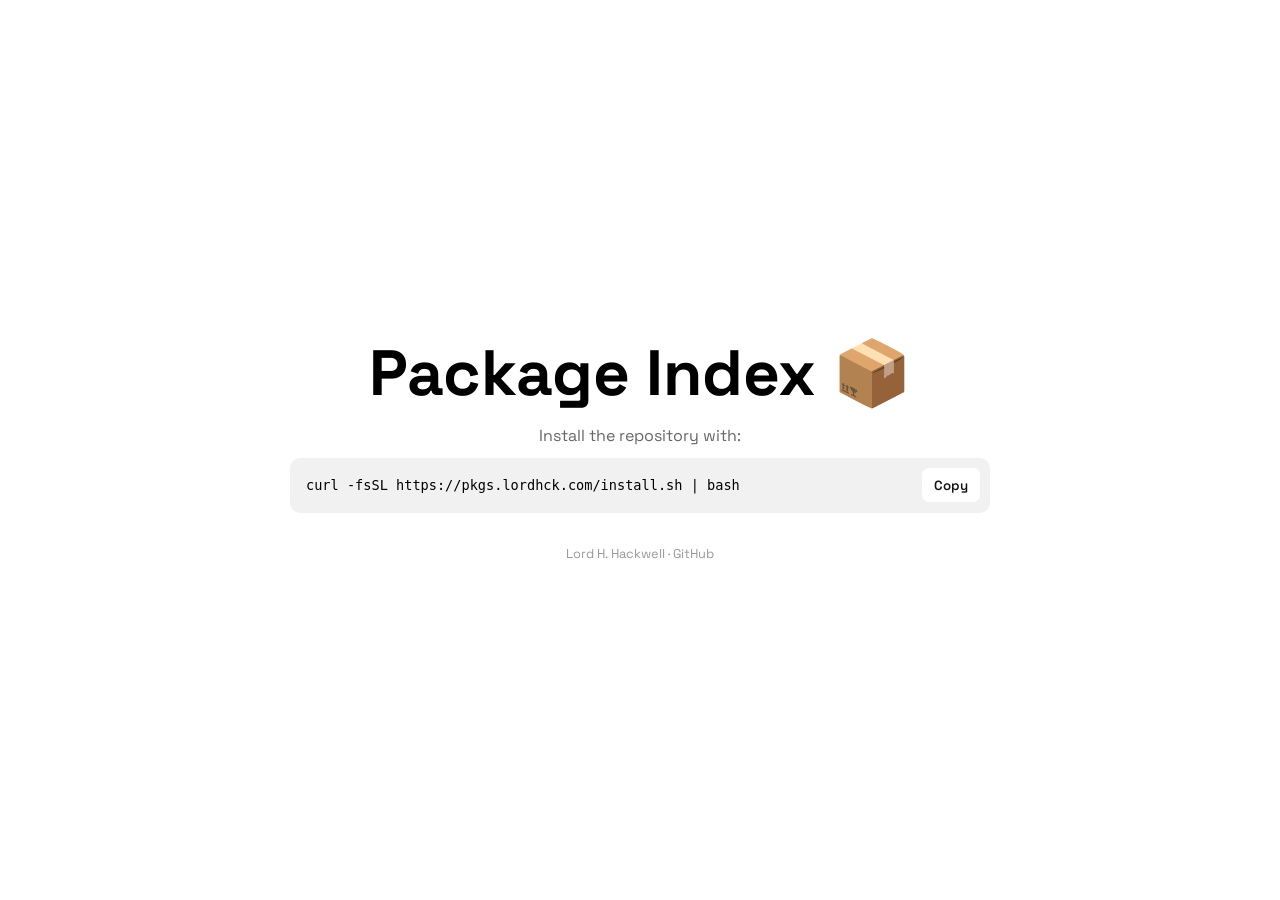
==== index.html @ eb360d24 "add index.html" ====
<!DOCTYPE html>
<html lang="en">
<head>
    <meta charset="UTF-8">
    <meta name="viewport" content="width=device-width, initial-scale=1.0">

    <title>Package Index</title>

    <style>
        @import url('https://fonts.googleapis.com/css2?family=Space+Grotesk:wght@400;500;600;700&display=swap');

        *,
        *::before,
        *::after {
            box-sizing: border-box;
        }

        html,
        body {
            width: 100%;
            min-height: 100%;
            margin: 0;
        }

        body {
            min-height: 100vh;
            min-height: 100dvh;
            display: grid;
            place-items: center;
            padding: 1rem;
            overflow-x: hidden;
            font-family: 'Space Grotesk', sans-serif;
        }

        main {
            width: 100%;
            max-width: 700px;
            min-width: 0;
            text-align: center;
            animation: fade-in 0.6s ease-out both;
        }

        @keyframes fade-in {
            from {
                opacity: 0;
                transform: translateY(8px);
            }

            to {
                opacity: 1;
                transform: translateY(0);
            }
        }

        h1 {
            margin: 0 0 1rem;
            font-size: clamp(2rem, 10vw, 4rem);
            line-height: 1.1;
            font-weight: 700;
        }

        p {
            margin: 0 0 0.75rem;
            color: #666;
        }

        .code-box {
            display: flex;
            align-items: center;
            width: 100%;
            min-width: 0;
            max-width: 100%;
            padding: 0.65rem;
            gap: 0.5rem;
            border-radius: 10px;
            background: #f1f1f1;
            overflow: hidden;
        }

        .code-box code {
            display: block;
            flex: 1 1 auto;
            width: 0;
            min-width: 0;
            max-width: 100%;
            padding: 0.2rem 0.35rem;
            overflow-x: auto;
            overflow-y: hidden;
            white-space: nowrap;
            text-align: left;
            font-family: monospace;
            font-size: 0.85rem;
        }

        .copy-btn {
            flex: 0 0 auto;
            border: 0;
            border-radius: 7px;
            padding: 0.55rem 0.75rem;
            background: #fff;
            color: #111;
            cursor: pointer;
            font-family: inherit;
            font-weight: 600;
        }

        .copy-btn:hover {
            background: #e5e5e5;
        }

        .copy-btn:active {
            transform: scale(0.97);
        }

        footer {
            margin-top: 2rem;
            color: #999;
            font-size: 0.8rem;
        }

        footer a {
            color: inherit;
            text-decoration: none;
        }

        footer a:hover {
            color: currentColor;
            text-decoration: underline;
        }

        @media (max-width: 480px) {
            body {
                padding: 1rem;
            }

            h1 {
                font-size: 2.25rem;
            }

            .code-box {
                padding: 0.5rem;
            }

            .code-box code {
                font-size: 0.75rem;
            }

            .copy-btn {
                padding: 0.5rem 0.65rem;
                font-size: 0.8rem;
            }
        }

        @media (prefers-color-scheme: dark) {
            body {
                background: #111;
                color: #eee;
            }

            p {
                color: #aaa;
            }

            .code-box {
                background: #1d1d1d;
            }

            .code-box code {
                color: #eee;
            }

            .copy-btn {
                background: #2a2a2a;
                color: #eee;
            }

            .copy-btn:hover {
                background: #333;
            }
        }

        @media (prefers-reduced-motion: reduce) {
            main {
                animation: none;
            }
        }
    </style>
</head>

<body>
    <main>
        <h1>Package Index 📦</h1>

        <p>Install the repository with:</p>

        <div class="code-box">
            <code id="install-command">curl -fsSL https://pkgs.lordhck.com/install.sh | bash</code>

            <button
                class="copy-btn"
                type="button"
                onclick="copyCommand()"
            >
                Copy
            </button>
        </div>

        <footer>
            <span>Lord H. Hackwell</span>
            <span> · </span>
            <a href="https://github.com/lordhck">GitHub</a>
        </footer>
    </main>

    <script>
        function copyCommand() {
            const command = document.getElementById('install-command').textContent;
            const button = document.querySelector('.copy-btn');

            navigator.clipboard.writeText(command).then(() => {
                button.textContent = 'Copied!';

                setTimeout(() => {
                    button.textContent = 'Copy';
                }, 1500);
            }).catch(() => {
                button.textContent = 'Failed';

                setTimeout(() => {
                    button.textContent = 'Copy';
                }, 1500);
            });
        }
    </script>
</body>
</html>
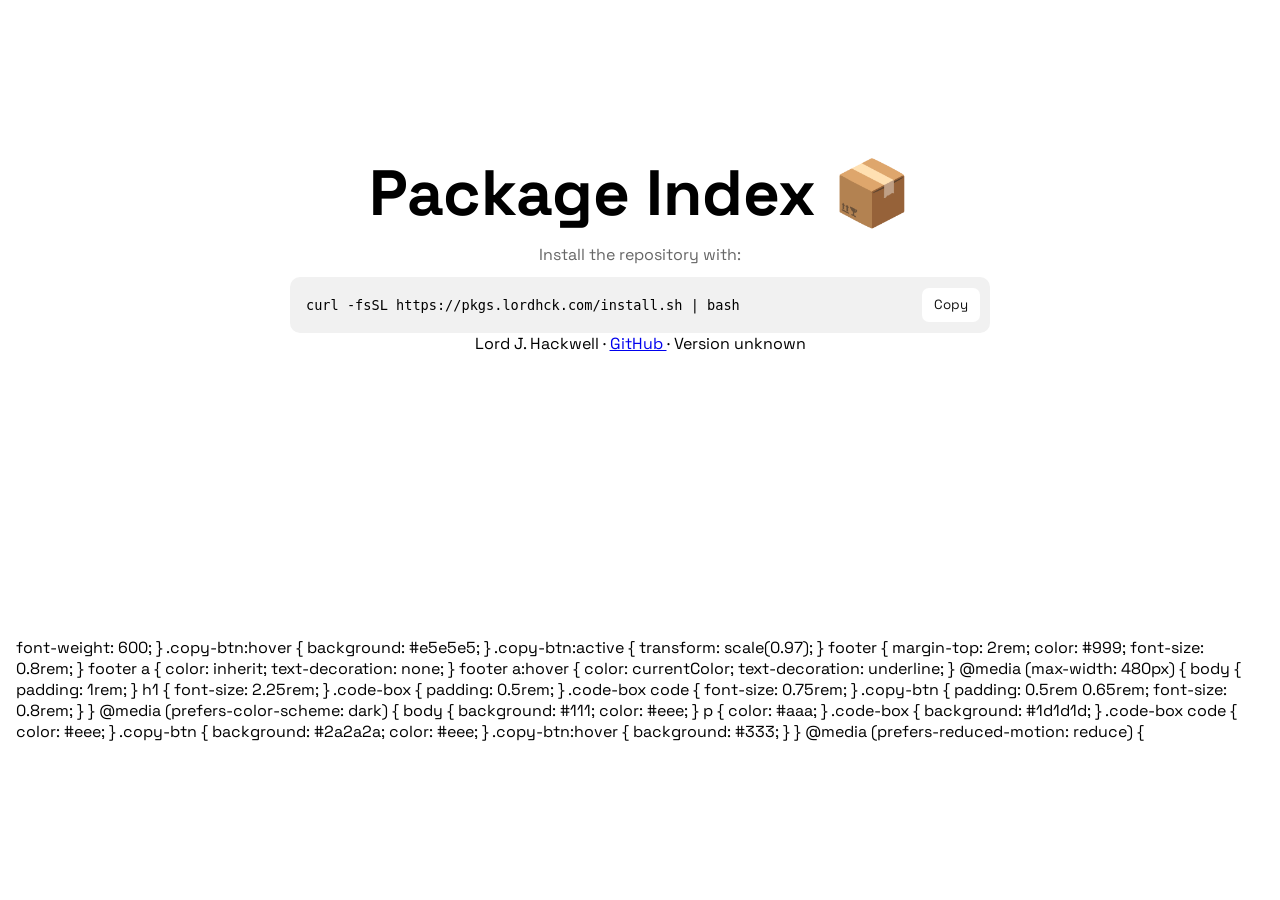
==== commit 20fc5ea0: "small changes" ====
--- a/index.html
+++ b/index.html
@@ -1,3 +1,106 @@
+<!DOCTYPE html>
+<html lang="en">
+<head>
+    <meta charset="UTF-8">
+    <meta name="viewport" content="width=device-width, initial-scale=1.0">
+
+    <title>Package Index</title>
+
+    <style>
+        @import url('https://fonts.googleapis.com/css2?family=Space+Grotesk:wght@400;500;600;700&display=swap');
+
+        *,
+        *::before,
+        *::after {
+            box-sizing: border-box;
+        }
+
+        html,
+        body {
+            width: 100%;
+            min-height: 100%;
+            margin: 0;
+        }
+
+        body {
+            min-height: 100vh;
+            min-height: 100dvh;
+            display: grid;
+            place-items: center;
+            padding: 1rem;
+            overflow-x: hidden;
+            font-family: 'Space Grotesk', sans-serif;
+        }
+
+        main {
+            width: 100%;
+            max-width: 700px;
+            min-width: 0;
+            text-align: center;
+            animation: fade-in 0.6s ease-out both;
+        }
+
+        @keyframes fade-in {
+            from {
+                opacity: 0;
+                transform: translateY(8px);
+            }
+
+            to {
+                opacity: 1;
+                transform: translateY(0);
+            }
+        }
+
+        h1 {
+            margin: 0 0 1rem;
+            font-size: clamp(2rem, 10vw, 4rem);
+            line-height: 1.1;
+            font-weight: 700;
+        }
+
+        p {
+            margin: 0 0 0.75rem;
+            color: #666;
+        }
+
+        .code-box {
+            display: flex;
+            align-items: center;
+            width: 100%;
+            min-width: 0;
+            max-width: 100%;
+            padding: 0.65rem;
+            gap: 0.5rem;
+            border-radius: 10px;
+            background: #f1f1f1;
+            overflow: hidden;
+        }
+
+        .code-box code {
+            display: block;
+            flex: 1 1 auto;
+            width: 0;
+            min-width: 0;
+            max-width: 100%;
+            padding: 0.2rem 0.35rem;
+            overflow-x: auto;
+            overflow-y: hidden;
+            white-space: nowrap;
+            text-align: left;
+            font-family: monospace;
+            font-size: 0.85rem;
+        }
+
+        .copy-btn {
+            flex: 0 0 auto;
+            border: 0;
+            border-radius: 7px;
+            padding: 0.55rem 0.75rem;
+            background: #fff;
+            color: #111;
+            cursor: pointer;
+            font-family: inherit;
 <!DOCTYPE html>
 <html lang="en">
 <head>
@@ -120,12 +223,13 @@
 
         footer a {
             color: inherit;
-            text-decoration: none;
+            text-decoration-line: underline;
+            text-decoration-style: dotted;
+            text-underline-offset: 3px;
         }
 
         footer a:hover {
-            color: currentColor;
-            text-decoration: underline;
+            text-decoration-style: solid;
         }
 
         @media (max-width: 480px) {
@@ -206,31 +310,164 @@
         </div>
 
         <footer>
-            <span>Lord H. Hackwell</span>
+            <span>Lord J. Hackwell</span>
             <span> · </span>
-            <a href="https://github.com/lordhck">GitHub</a>
+
+            <a
+                href="https://github.com/lordhck/repo"
+                target="_blank"
+                rel="noopener noreferrer"
+            >
+                GitHub
+            </a>
+
+            <span> · </span>
+
+            <span>
+                Version
+                <a
+                    id="version"
+                    href="#"
+                    target="_blank"
+                    rel="noopener noreferrer"
+                >
+                    loading...
+                </a>
+            </span>
         </footer>
     </main>
 
     <script>
+        const repo = 'lordhck/repo';
+        const version = document.getElementById('version');
+
+        fetch(`https://api.github.com/repos/${repo}/commits?per_page=1`, {
+            headers: {
+                Accept: 'application/vnd.github+json'
+            }
+        })
+            .then(response => {
+                if (!response.ok) {
+                    throw new Error('Failed to fetch latest commit');
+                }
+
+                return response.json();
+            })
+            .then(commits => {
+                if (!commits.length) {
+                    throw new Error('No commits found');
+                }
+
+                const commit = commits[0];
+                const hash = commit.sha.substring(0, 7);
+
+                version.textContent = hash;
+                version.href = commit.html_url;
+            })
+            .catch(() => {
+                version.textContent = 'unknown';
+                version.removeAttribute('href');
+            });
+
         function copyCommand() {
             const command = document.getElementById('install-command').textContent;
             const button = document.querySelector('.copy-btn');
 
-            navigator.clipboard.writeText(command).then(() => {
-                button.textContent = 'Copied!';
-
-                setTimeout(() => {
-                    button.textContent = 'Copy';
-                }, 1500);
-            }).catch(() => {
-                button.textContent = 'Failed';
-
-                setTimeout(() => {
-                    button.textContent = 'Copy';
-                }, 1500);
-            });
+            navigator.clipboard.writeText(command)
+                .then(() => {
+                    button.textContent = 'Copied!';
+
+                    setTimeout(() => {
+                        button.textContent = 'Copy';
+                    }, 1500);
+                })
+                .catch(() => {
+                    button.textContent = 'Failed';
+
+                    setTimeout(() => {
+                        button.textContent = 'Copy';
+                    }, 1500);
+                });
         }
     </script>
 </body>
 </html>
+            font-weight: 600;
+        }
+
+        .copy-btn:hover {
+            background: #e5e5e5;
+        }
+
+        .copy-btn:active {
+            transform: scale(0.97);
+        }
+
+        footer {
+            margin-top: 2rem;
+            color: #999;
+            font-size: 0.8rem;
+        }
+
+        footer a {
+            color: inherit;
+            text-decoration: none;
+        }
+
+        footer a:hover {
+            color: currentColor;
+            text-decoration: underline;
+        }
+
+        @media (max-width: 480px) {
+            body {
+                padding: 1rem;
+            }
+
+            h1 {
+                font-size: 2.25rem;
+            }
+
+            .code-box {
+                padding: 0.5rem;
+            }
+
+            .code-box code {
+                font-size: 0.75rem;
+            }
+
+            .copy-btn {
+                padding: 0.5rem 0.65rem;
+                font-size: 0.8rem;
+            }
+        }
+
+        @media (prefers-color-scheme: dark) {
+            body {
+                background: #111;
+                color: #eee;
+            }
+
+            p {
+                color: #aaa;
+            }
+
+            .code-box {
+                background: #1d1d1d;
+            }
+
+            .code-box code {
+                color: #eee;
+            }
+
+            .copy-btn {
+                background: #2a2a2a;
+                color: #eee;
+            }
+
+            .copy-btn:hover {
+                background: #333;
+            }
+        }
+
+        @media (prefers-reduced-motion: reduce) {
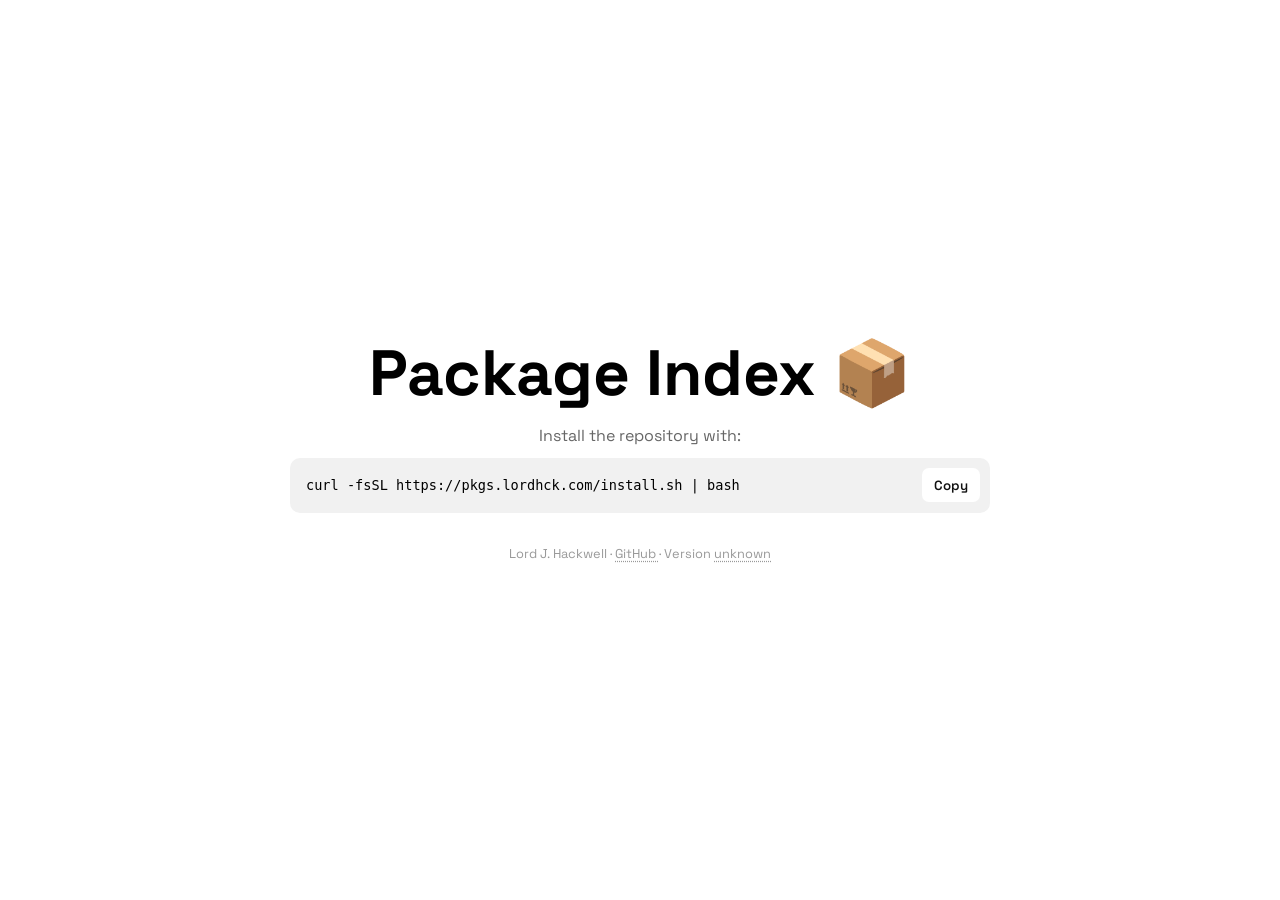
==== commit df711454: "code fix" ====
--- a/index.html
+++ b/index.html
@@ -101,109 +101,6 @@
             color: #111;
             cursor: pointer;
             font-family: inherit;
-<!DOCTYPE html>
-<html lang="en">
-<head>
-    <meta charset="UTF-8">
-    <meta name="viewport" content="width=device-width, initial-scale=1.0">
-
-    <title>Package Index</title>
-
-    <style>
-        @import url('https://fonts.googleapis.com/css2?family=Space+Grotesk:wght@400;500;600;700&display=swap');
-
-        *,
-        *::before,
-        *::after {
-            box-sizing: border-box;
-        }
-
-        html,
-        body {
-            width: 100%;
-            min-height: 100%;
-            margin: 0;
-        }
-
-        body {
-            min-height: 100vh;
-            min-height: 100dvh;
-            display: grid;
-            place-items: center;
-            padding: 1rem;
-            overflow-x: hidden;
-            font-family: 'Space Grotesk', sans-serif;
-        }
-
-        main {
-            width: 100%;
-            max-width: 700px;
-            min-width: 0;
-            text-align: center;
-            animation: fade-in 0.6s ease-out both;
-        }
-
-        @keyframes fade-in {
-            from {
-                opacity: 0;
-                transform: translateY(8px);
-            }
-
-            to {
-                opacity: 1;
-                transform: translateY(0);
-            }
-        }
-
-        h1 {
-            margin: 0 0 1rem;
-            font-size: clamp(2rem, 10vw, 4rem);
-            line-height: 1.1;
-            font-weight: 700;
-        }
-
-        p {
-            margin: 0 0 0.75rem;
-            color: #666;
-        }
-
-        .code-box {
-            display: flex;
-            align-items: center;
-            width: 100%;
-            min-width: 0;
-            max-width: 100%;
-            padding: 0.65rem;
-            gap: 0.5rem;
-            border-radius: 10px;
-            background: #f1f1f1;
-            overflow: hidden;
-        }
-
-        .code-box code {
-            display: block;
-            flex: 1 1 auto;
-            width: 0;
-            min-width: 0;
-            max-width: 100%;
-            padding: 0.2rem 0.35rem;
-            overflow-x: auto;
-            overflow-y: hidden;
-            white-space: nowrap;
-            text-align: left;
-            font-family: monospace;
-            font-size: 0.85rem;
-        }
-
-        .copy-btn {
-            flex: 0 0 auto;
-            border: 0;
-            border-radius: 7px;
-            padding: 0.55rem 0.75rem;
-            background: #fff;
-            color: #111;
-            cursor: pointer;
-            font-family: inherit;
             font-weight: 600;
         }
 
@@ -392,82 +289,3 @@
     </script>
 </body>
 </html>
-            font-weight: 600;
-        }
-
-        .copy-btn:hover {
-            background: #e5e5e5;
-        }
-
-        .copy-btn:active {
-            transform: scale(0.97);
-        }
-
-        footer {
-            margin-top: 2rem;
-            color: #999;
-            font-size: 0.8rem;
-        }
-
-        footer a {
-            color: inherit;
-            text-decoration: none;
-        }
-
-        footer a:hover {
-            color: currentColor;
-            text-decoration: underline;
-        }
-
-        @media (max-width: 480px) {
-            body {
-                padding: 1rem;
-            }
-
-            h1 {
-                font-size: 2.25rem;
-            }
-
-            .code-box {
-                padding: 0.5rem;
-            }
-
-            .code-box code {
-                font-size: 0.75rem;
-            }
-
-            .copy-btn {
-                padding: 0.5rem 0.65rem;
-                font-size: 0.8rem;
-            }
-        }
-
-        @media (prefers-color-scheme: dark) {
-            body {
-                background: #111;
-                color: #eee;
-            }
-
-            p {
-                color: #aaa;
-            }
-
-            .code-box {
-                background: #1d1d1d;
-            }
-
-            .code-box code {
-                color: #eee;
-            }
-
-            .copy-btn {
-                background: #2a2a2a;
-                color: #eee;
-            }
-
-            .copy-btn:hover {
-                background: #333;
-            }
-        }
-
-        @media (prefers-reduced-motion: reduce) {
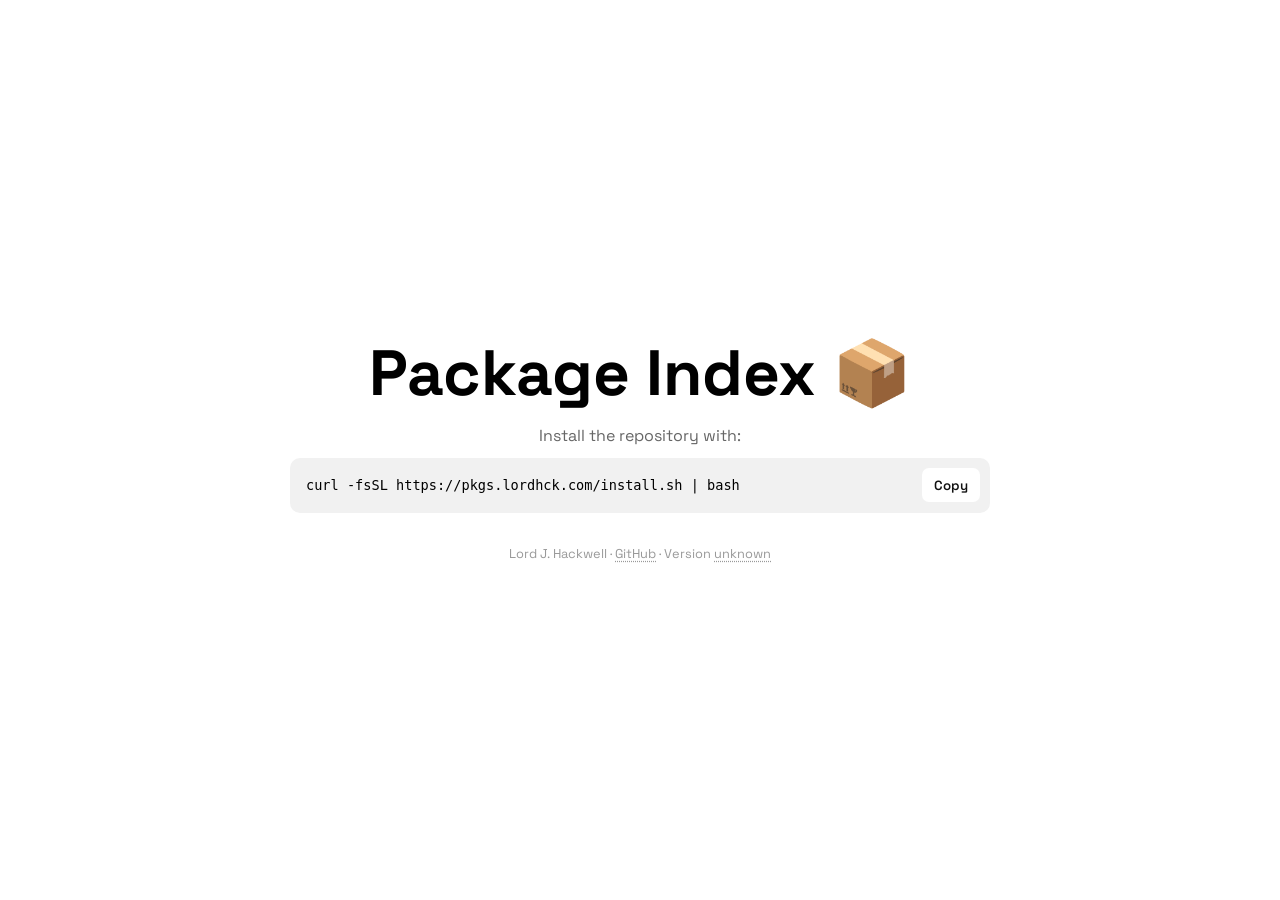
==== commit 43465830: "created js and css files" ====
--- a/index.html
+++ b/index.html
@@ -6,186 +6,7 @@
 
     <title>Package Index</title>
 
-    <style>
-        @import url('https://fonts.googleapis.com/css2?family=Space+Grotesk:wght@400;500;600;700&display=swap');
-
-        *,
-        *::before,
-        *::after {
-            box-sizing: border-box;
-        }
-
-        html,
-        body {
-            width: 100%;
-            min-height: 100%;
-            margin: 0;
-        }
-
-        body {
-            min-height: 100vh;
-            min-height: 100dvh;
-            display: grid;
-            place-items: center;
-            padding: 1rem;
-            overflow-x: hidden;
-            font-family: 'Space Grotesk', sans-serif;
-        }
-
-        main {
-            width: 100%;
-            max-width: 700px;
-            min-width: 0;
-            text-align: center;
-            animation: fade-in 0.6s ease-out both;
-        }
-
-        @keyframes fade-in {
-            from {
-                opacity: 0;
-                transform: translateY(8px);
-            }
-
-            to {
-                opacity: 1;
-                transform: translateY(0);
-            }
-        }
-
-        h1 {
-            margin: 0 0 1rem;
-            font-size: clamp(2rem, 10vw, 4rem);
-            line-height: 1.1;
-            font-weight: 700;
-        }
-
-        p {
-            margin: 0 0 0.75rem;
-            color: #666;
-        }
-
-        .code-box {
-            display: flex;
-            align-items: center;
-            width: 100%;
-            min-width: 0;
-            max-width: 100%;
-            padding: 0.65rem;
-            gap: 0.5rem;
-            border-radius: 10px;
-            background: #f1f1f1;
-            overflow: hidden;
-        }
-
-        .code-box code {
-            display: block;
-            flex: 1 1 auto;
-            width: 0;
-            min-width: 0;
-            max-width: 100%;
-            padding: 0.2rem 0.35rem;
-            overflow-x: auto;
-            overflow-y: hidden;
-            white-space: nowrap;
-            text-align: left;
-            font-family: monospace;
-            font-size: 0.85rem;
-        }
-
-        .copy-btn {
-            flex: 0 0 auto;
-            border: 0;
-            border-radius: 7px;
-            padding: 0.55rem 0.75rem;
-            background: #fff;
-            color: #111;
-            cursor: pointer;
-            font-family: inherit;
-            font-weight: 600;
-        }
-
-        .copy-btn:hover {
-            background: #e5e5e5;
-        }
-
-        .copy-btn:active {
-            transform: scale(0.97);
-        }
-
-        footer {
-            margin-top: 2rem;
-            color: #999;
-            font-size: 0.8rem;
-        }
-
-        footer a {
-            color: inherit;
-            text-decoration-line: underline;
-            text-decoration-style: dotted;
-            text-underline-offset: 3px;
-        }
-
-        footer a:hover {
-            text-decoration-style: solid;
-        }
-
-        @media (max-width: 480px) {
-            body {
-                padding: 1rem;
-            }
-
-            h1 {
-                font-size: 2.25rem;
-            }
-
-            .code-box {
-                padding: 0.5rem;
-            }
-
-            .code-box code {
-                font-size: 0.75rem;
-            }
-
-            .copy-btn {
-                padding: 0.5rem 0.65rem;
-                font-size: 0.8rem;
-            }
-        }
-
-        @media (prefers-color-scheme: dark) {
-            body {
-                background: #111;
-                color: #eee;
-            }
-
-            p {
-                color: #aaa;
-            }
-
-            .code-box {
-                background: #1d1d1d;
-            }
-
-            .code-box code {
-                color: #eee;
-            }
-
-            .copy-btn {
-                background: #2a2a2a;
-                color: #eee;
-            }
-
-            .copy-btn:hover {
-                background: #333;
-            }
-        }
-
-        @media (prefers-reduced-motion: reduce) {
-            main {
-                animation: none;
-            }
-        }
-    </style>
+    <link rel="stylesheet" href="/static/site.css">
 </head>
 
 <body>
@@ -197,11 +18,7 @@
         <div class="code-box">
             <code id="install-command">curl -fsSL https://pkgs.lordhck.com/install.sh | bash</code>
 
-            <button
-                class="copy-btn"
-                type="button"
-                onclick="copyCommand()"
-            >
+            <button class="copy-btn" type="button">
                 Copy
             </button>
         </div>
@@ -210,13 +27,7 @@
             <span>Lord J. Hackwell</span>
             <span> · </span>
 
-            <a
-                href="https://github.com/lordhck/repo"
-                target="_blank"
-                rel="noopener noreferrer"
-            >
-                GitHub
-            </a>
+            <a href="https://github.com/lordhck/repo" target="_blank" rel="noopener noreferrer">GitHub</a>
 
             <span> · </span>
 
@@ -234,58 +45,6 @@
         </footer>
     </main>
 
-    <script>
-        const repo = 'lordhck/repo';
-        const version = document.getElementById('version');
-
-        fetch(`https://api.github.com/repos/${repo}/commits?per_page=1`, {
-            headers: {
-                Accept: 'application/vnd.github+json'
-            }
-        })
-            .then(response => {
-                if (!response.ok) {
-                    throw new Error('Failed to fetch latest commit');
-                }
-
-                return response.json();
-            })
-            .then(commits => {
-                if (!commits.length) {
-                    throw new Error('No commits found');
-                }
-
-                const commit = commits[0];
-                const hash = commit.sha.substring(0, 7);
-
-                version.textContent = hash;
-                version.href = commit.html_url;
-            })
-            .catch(() => {
-                version.textContent = 'unknown';
-                version.removeAttribute('href');
-            });
-
-        function copyCommand() {
-            const command = document.getElementById('install-command').textContent;
-            const button = document.querySelector('.copy-btn');
-
-            navigator.clipboard.writeText(command)
-                .then(() => {
-                    button.textContent = 'Copied!';
-
-                    setTimeout(() => {
-                        button.textContent = 'Copy';
-                    }, 1500);
-                })
-                .catch(() => {
-                    button.textContent = 'Failed';
-
-                    setTimeout(() => {
-                        button.textContent = 'Copy';
-                    }, 1500);
-                });
-        }
-    </script>
+    <script src="/static/site.js"></script>
 </body>
 </html>
--- a/static/site.css
+++ b/static/site.css
@@ -0,0 +1,178 @@
+@import url('https://fonts.googleapis.com/css2?family=Space+Grotesk:wght@400;500;600;700&display=swap');
+
+*,
+*::before,
+*::after {
+    box-sizing: border-box;
+}
+
+html,
+body {
+    width: 100%;
+    min-height: 100%;
+    margin: 0;
+}
+
+body {
+    min-height: 100vh;
+    min-height: 100dvh;
+    display: grid;
+    place-items: center;
+    padding: 1rem;
+    overflow-x: hidden;
+    font-family: 'Space Grotesk', sans-serif;
+}
+
+main {
+    width: 100%;
+    max-width: 700px;
+    min-width: 0;
+    text-align: center;
+    animation: fade-in 0.6s ease-out both;
+}
+
+@keyframes fade-in {
+    from {
+        opacity: 0;
+        transform: translateY(8px);
+    }
+
+    to {
+        opacity: 1;
+        transform: translateY(0);
+    }
+}
+
+h1 {
+    margin: 0 0 1rem;
+    font-size: clamp(2rem, 10vw, 4rem);
+    line-height: 1.1;
+    font-weight: 700;
+}
+
+p {
+    margin: 0 0 0.75rem;
+    color: #666;
+}
+
+.code-box {
+    display: flex;
+    align-items: center;
+    width: 100%;
+    min-width: 0;
+    max-width: 100%;
+    padding: 0.65rem;
+    gap: 0.5rem;
+    border-radius: 10px;
+    background: #f1f1f1;
+    overflow: hidden;
+}
+
+.code-box code {
+    display: block;
+    flex: 1 1 auto;
+    width: 0;
+    min-width: 0;
+    max-width: 100%;
+    padding: 0.2rem 0.35rem;
+    overflow-x: auto;
+    overflow-y: hidden;
+    white-space: nowrap;
+    text-align: left;
+    font-family: monospace;
+    font-size: 0.85rem;
+}
+
+.copy-btn {
+    flex: 0 0 auto;
+    border: 0;
+    border-radius: 7px;
+    padding: 0.55rem 0.75rem;
+    background: #fff;
+    color: #111;
+    cursor: pointer;
+    font-family: inherit;
+    font-weight: 600;
+}
+
+.copy-btn:hover {
+    background: #e5e5e5;
+}
+
+.copy-btn:active {
+    transform: scale(0.97);
+}
+
+footer {
+    margin-top: 2rem;
+    color: #999;
+    font-size: 0.8rem;
+}
+
+footer a {
+    color: inherit;
+    text-decoration-line: underline;
+    text-decoration-style: dotted;
+    text-underline-offset: 3px;
+}
+
+footer a:hover {
+    text-decoration-style: solid;
+}
+
+@media (max-width: 480px) {
+    body {
+        padding: 1rem;
+    }
+
+    h1 {
+        font-size: 2.25rem;
+    }
+
+    .code-box {
+        padding: 0.5rem;
+    }
+
+    .code-box code {
+        font-size: 0.75rem;
+    }
+
+    .copy-btn {
+        padding: 0.5rem 0.65rem;
+        font-size: 0.8rem;
+    }
+}
+
+@media (prefers-color-scheme: dark) {
+    body {
+        background: #111;
+        color: #eee;
+    }
+
+    p {
+        color: #aaa;
+    }
+
+    .code-box {
+        background: #1d1d1d;
+    }
+
+    .code-box code {
+        color: #eee;
+    }
+
+    .copy-btn {
+        background: #2a2a2a;
+        color: #eee;
+    }
+
+    .copy-btn:hover {
+        background: #333;
+    }
+}
+
+@media (prefers-reduced-motion: reduce) {
+    main {
+        animation: none;
+    }
+}
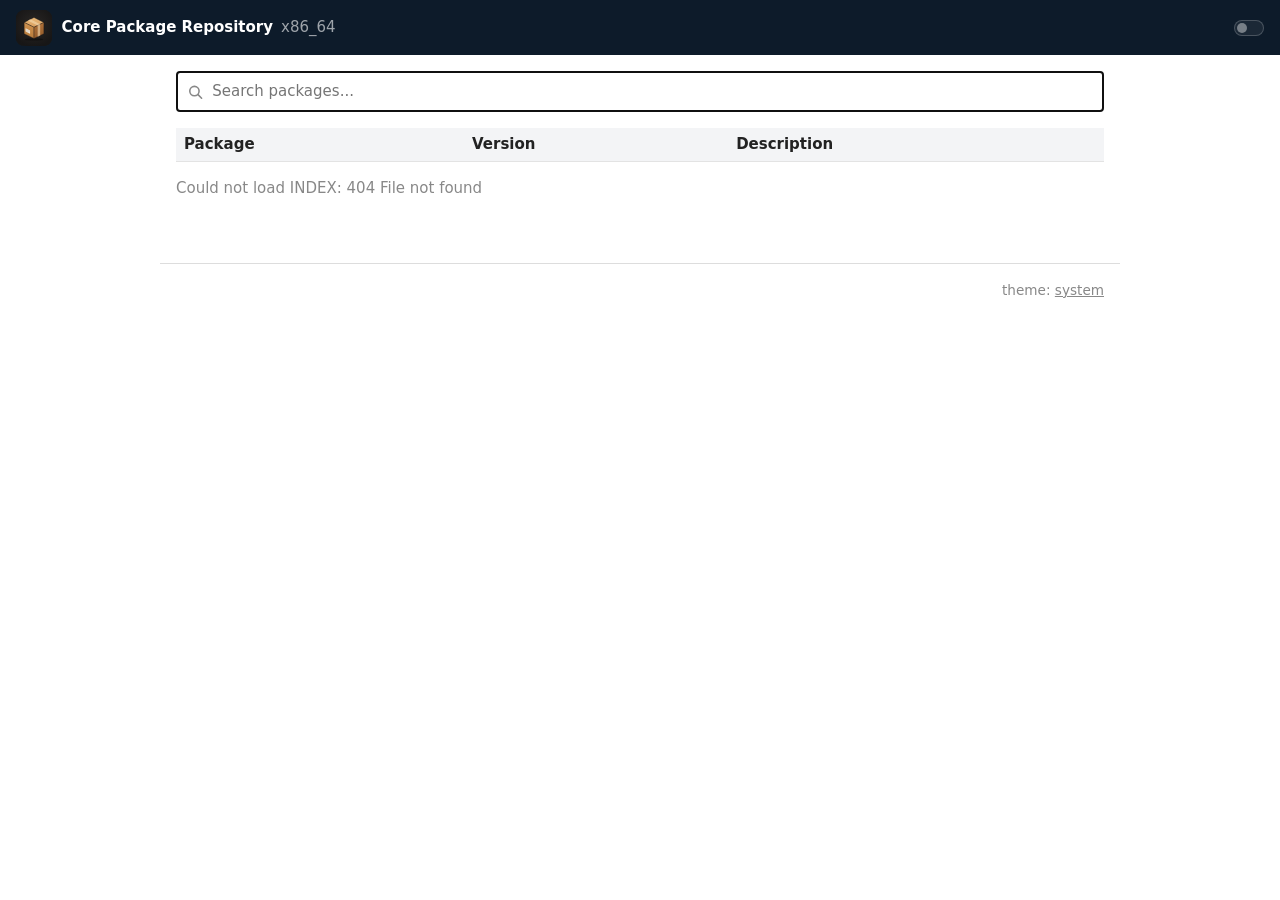
==== commit 692749e3: "chore: initial project setup" ====
--- a/index.html
+++ b/index.html
@@ -1,50 +1,52 @@
-<!DOCTYPE html>
+<!doctype html>
 <html lang="en">
 <head>
-    <meta charset="UTF-8">
-    <meta name="viewport" content="width=device-width, initial-scale=1.0">
-
-    <title>Package Index</title>
-
-    <link rel="stylesheet" href="/static/site.css">
+<meta charset="utf-8">
+<meta name="viewport" content="width=device-width,initial-scale=1">
+<title>Core Package Repository</title>
+<link rel="icon" href="static/package.svg" type="image/svg+xml">
+<link rel="stylesheet" href="static/style.css">
+<script>
+var t;try{t=localStorage.getItem("theme")}catch(e){}
+document.documentElement.classList.toggle("dark",t==="dark"||(t!=="light"&&matchMedia("(prefers-color-scheme: dark)").matches));
+</script>
+<script src="static/app.js" defer></script>
 </head>
-
 <body>
-    <main>
-        <h1>Package Index 📦</h1>
-
-        <p>Install the repository with:</p>
-
-        <div class="code-box">
-            <code id="install-command">curl -fsSL https://pkgs.lordhck.com/install.sh | bash</code>
-
-            <button class="copy-btn" type="button">
-                Copy
-            </button>
-        </div>
-
-        <footer>
-            <span>Lord J. Hackwell</span>
-            <span> · </span>
-
-            <a href="https://github.com/lordhck/repo" target="_blank" rel="noopener noreferrer">GitHub</a>
-
-            <span> · </span>
-
-            <span>
-                Version
-                <a
-                    id="version"
-                    href="#"
-                    target="_blank"
-                    rel="noopener noreferrer"
-                >
-                    loading...
-                </a>
-            </span>
-        </footer>
-    </main>
-
-    <script src="/static/site.js"></script>
+<header><a href="/" class="brand"><img src="static/package.svg" class="logo" alt="">Core Package Repository</a><span id="arch"></span>
+<label class="toggle"><input type="checkbox" id="dark-mode" aria-label="Dark mode"><span class="slider"></span></label>
+</header>
+<main>
+<section id="list-view">
+<label class="search">
+<input id="q" type="search" placeholder="Search packages..." aria-label="Search packages" autofocus>
+</label>
+<table>
+<thead><tr><th>Package</th><th>Version</th><th class="hide-s">Description</th></tr></thead>
+<tbody id="list"></tbody>
+</table>
+</section>
+<section id="pkg-view" hidden>
+<a href="#" class="back">All packages</a>
+<h1><span id="p-name"></span> <span id="p-ver" class="badge"></span></h1>
+<p id="p-desc" class="desc"></p>
+<div class="term"><code id="d-install"></code><button type="button" id="copy">Copy</button></div>
+<div class="box"><h2>Details</h2><table>
+<tr><td>Architecture</td><td id="d-arch"></td></tr>
+<tr><td>Size</td><td id="d-size"></td></tr>
+<tr><td>SHA-256</td><td class="sum"><code id="d-sum"></code></td></tr>
+<tr><td>Download</td><td><a id="d-file"></a></td></tr>
+</table></div>
+<div class="cols">
+<div class="box"><h2>Depends <span id="n-deps" class="count"></span></h2><ul id="p-deps" class="chips"></ul></div>
+<div class="box"><h2>Required by <span id="n-rdeps" class="count"></span></h2><ul id="p-rdeps" class="chips"></ul></div>
+</div>
+</section>
+<p id="error" class="muted" hidden></p>
+</main>
+<footer>
+<span id="foot"></span>
+<button type="button" id="theme-cycle" title="Switch theme">theme: <span class="theme-value">system</span></button>
+</footer>
 </body>
 </html>
--- a/static/style.css
+++ b/static/style.css
@@ -0,0 +1,69 @@
+*{box-sizing:border-box}
+body{margin:0;font:15px/1.5 system-ui,sans-serif;color:#222;background:#fff}
+header{background:#0d1b2a;color:#fff;padding:.6rem 1rem;display:flex;align-items:center;gap:.5rem}
+header a{color:#fff;text-decoration:none;font-weight:600}
+header span{opacity:.6}
+main{max-width:960px;margin:0 auto;padding:1rem}
+a{color:#0b5cad}
+input{width:100%;padding:.5rem .7rem;font:inherit;border:1px solid #bbb;border-radius:3px;margin-bottom:1rem}
+.search{position:relative;display:block}
+.search::before{content:"";position:absolute;left:.7rem;top:1.3rem;width:1.05rem;height:1.05rem;transform:translateY(-50%);background:#888;-webkit-mask:url(search.svg) no-repeat center/contain;mask:url(search.svg) no-repeat center/contain;pointer-events:none}
+#q{padding-left:2.2rem}
+table{width:100%;border-collapse:collapse}
+th,td{text-align:left;padding:.35rem .5rem;border-bottom:1px solid #e3e3e3;vertical-align:top}
+th{background:#f3f4f6;font-weight:600}
+.v,code{font-family:ui-monospace,monospace;font-size:.9em}
+h1{margin:.2rem 0 0;font-size:1.6rem}
+.desc{color:#555;margin:.2rem 0 1.2rem}
+.box{border:1px solid #ddd;border-radius:6px;margin-bottom:1rem;overflow:hidden}
+.box h2{margin:0;padding:.45rem .8rem;font-size:.75rem;text-transform:uppercase;letter-spacing:.06em;color:#555;background:#f3f4f6;border-bottom:1px solid #ddd}
+.box ul{margin:0;padding:.5rem .7rem .5rem 1.8rem}
+.box td:first-child{width:9rem;color:#555}
+.sum{word-break:break-all}
+.muted{color:#888}
+footer{max-width:960px;margin:2rem auto;padding:0 1rem;color:#888;font-size:.85rem}
+@media(max-width:600px){.hide-s{display:none}}
+footer{display:flex;justify-content:space-between;gap:1rem;border-top:1px solid #ddd;padding-top:1rem}
+footer button{padding:0;border:0;background:none;font:inherit;color:inherit;cursor:pointer}
+.theme-value{text-decoration:underline}
+.toggle{position:relative;width:30px;height:16px;margin-left:auto;align-self:center;cursor:pointer}
+.toggle input{opacity:0;width:0;height:0}
+.slider{position:absolute;inset:0;border:1px solid rgba(255,255,255,.35);border-radius:999px;background:rgba(255,255,255,.1);transition:.2s}
+.slider::before{content:"";position:absolute;width:10px;height:10px;left:2px;top:50%;border-radius:50%;background:rgba(255,255,255,.7);transform:translateY(-50%);transition:.2s}
+.toggle input:checked+.slider{background:rgba(255,255,255,.25)}
+.toggle input:checked+.slider::before{transform:translate(14px,-50%);background:#fff}
+:root{color-scheme:light}
+:root.dark{color-scheme:dark}
+.dark body{color:#ddd;background:#111}
+.dark a{color:#8ab4f8}
+.dark header,.dark th,.dark .box h2{background:#1e1e1e}
+.dark header{border-bottom:1px solid #333}
+.dark header a{color:#fff}
+.dark input{color:#ddd;background-color:#1e1e1e;border-color:#333}
+.dark th,.dark td,.dark .box,.dark .box h2,.dark footer{border-color:#333}
+.dark .desc,.dark .box td:first-child,.dark .muted,.dark footer{color:#999}
+.brand{display:flex;align-items:center;gap:.6rem}
+.logo{display:block;width:36px;height:36px}
+
+.back{display:inline-flex;align-items:center;gap:.4rem;margin-bottom:.6rem;font-size:.9rem;color:#222;text-decoration:none}
+.back::before{content:"";width:1em;height:1em;background:currentColor;-webkit-mask:url(arrow.svg) no-repeat center/contain;mask:url(arrow.svg) no-repeat center/contain}
+.dark .back{color:#fff}
+.back:hover{text-decoration:underline}
+.badge{display:inline-block;vertical-align:middle;padding:.1rem .55rem;border:1px solid #ddd;border-radius:999px;background:#f3f4f6;color:#555;font:500 .8rem ui-monospace,monospace}
+.term{display:flex;align-items:center;gap:.5rem;margin-bottom:1rem;padding:.55rem .6rem .55rem 1rem;border-radius:6px;background:#1c1c1e;color:#e6e6e6}
+.term code::before{content:"$ ";color:#28c840;user-select:none}
+.term button{margin-left:auto;padding:.15rem .6rem;border:1px solid #444;border-radius:4px;background:none;color:#aaa;font:inherit;font-size:.8rem;cursor:pointer}
+.term button:hover{color:#fff;border-color:#777}
+.box td{padding:.5rem .8rem}
+.box tr:last-child td{border-bottom:0}
+.cols{display:grid;grid-template-columns:1fr 1fr;gap:0 1rem}
+@media(max-width:600px){.cols{grid-template-columns:1fr}}
+.box .chips{display:flex;flex-wrap:wrap;gap:.4rem;margin:0;padding:.7rem .8rem;list-style:none}
+.chips a,.chips span{display:inline-block;padding:.1rem .65rem;border:1px solid #ddd;border-radius:999px;font-size:.9rem;text-decoration:none}
+.chips a:hover{border-color:#0b5cad}
+.count{margin-left:.3rem;font-weight:400;color:#888}
+.dark .badge{background:#1e1e1e;border-color:#333;color:#999}
+.dark .box h2{color:#999}
+.dark .term{background:#1e1e1e;border:1px solid #333}
+.dark .chips a,.dark .chips span{border-color:#333}
+.dark .chips a:hover{border-color:#8ab4f8}
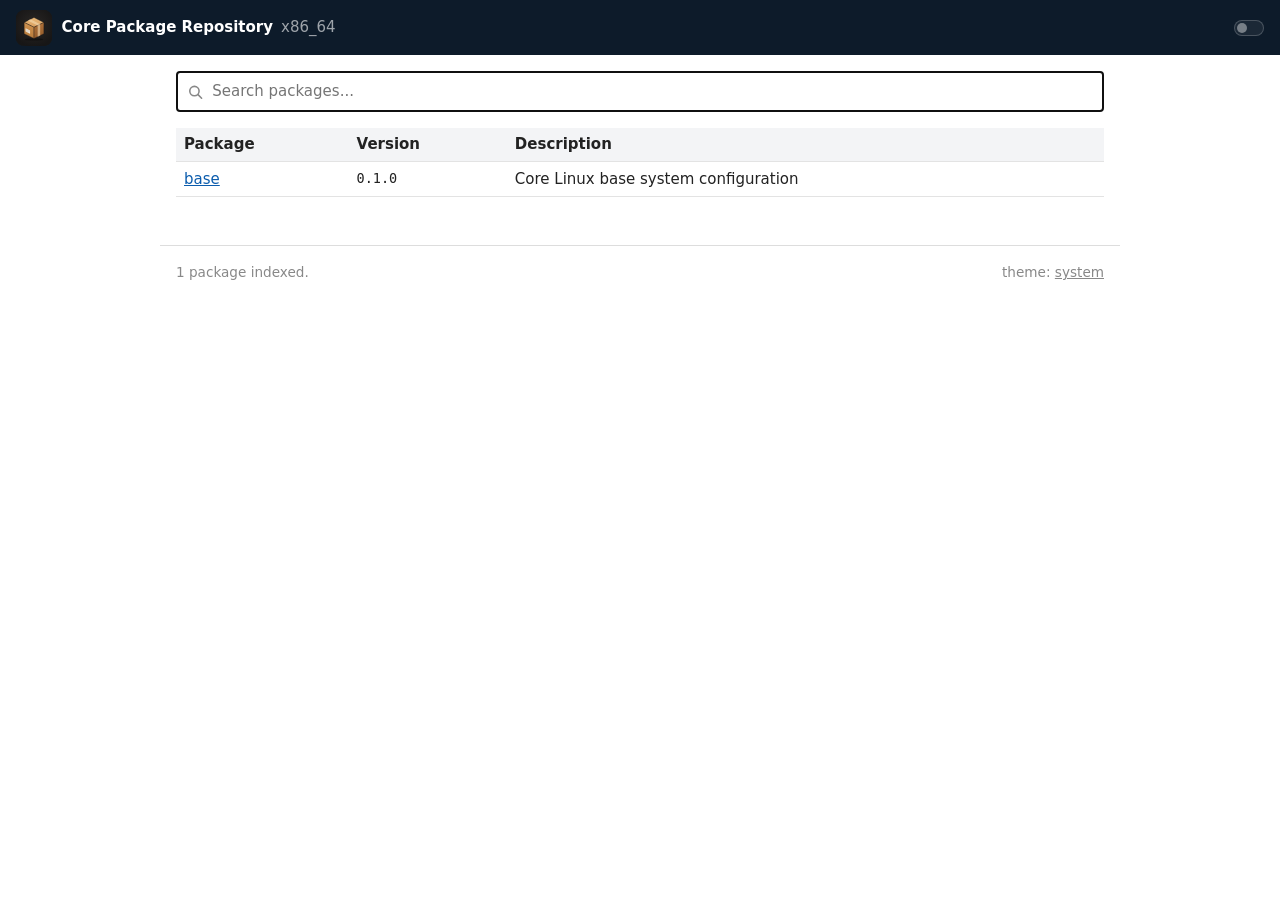
==== commit 84c3ec4b: "feat: use ?pkg= for package pages" ====
--- a/index.html
+++ b/index.html
@@ -27,7 +27,7 @@
 </table>
 </section>
 <section id="pkg-view" hidden>
-<a href="#" class="back">All packages</a>
+<a href="./" class="back">All packages</a>
 <h1><span id="p-name"></span> <span id="p-ver" class="badge"></span></h1>
 <p id="p-desc" class="desc"></p>
 <div class="term"><code id="d-install"></code><button type="button" id="copy">Copy</button></div>
